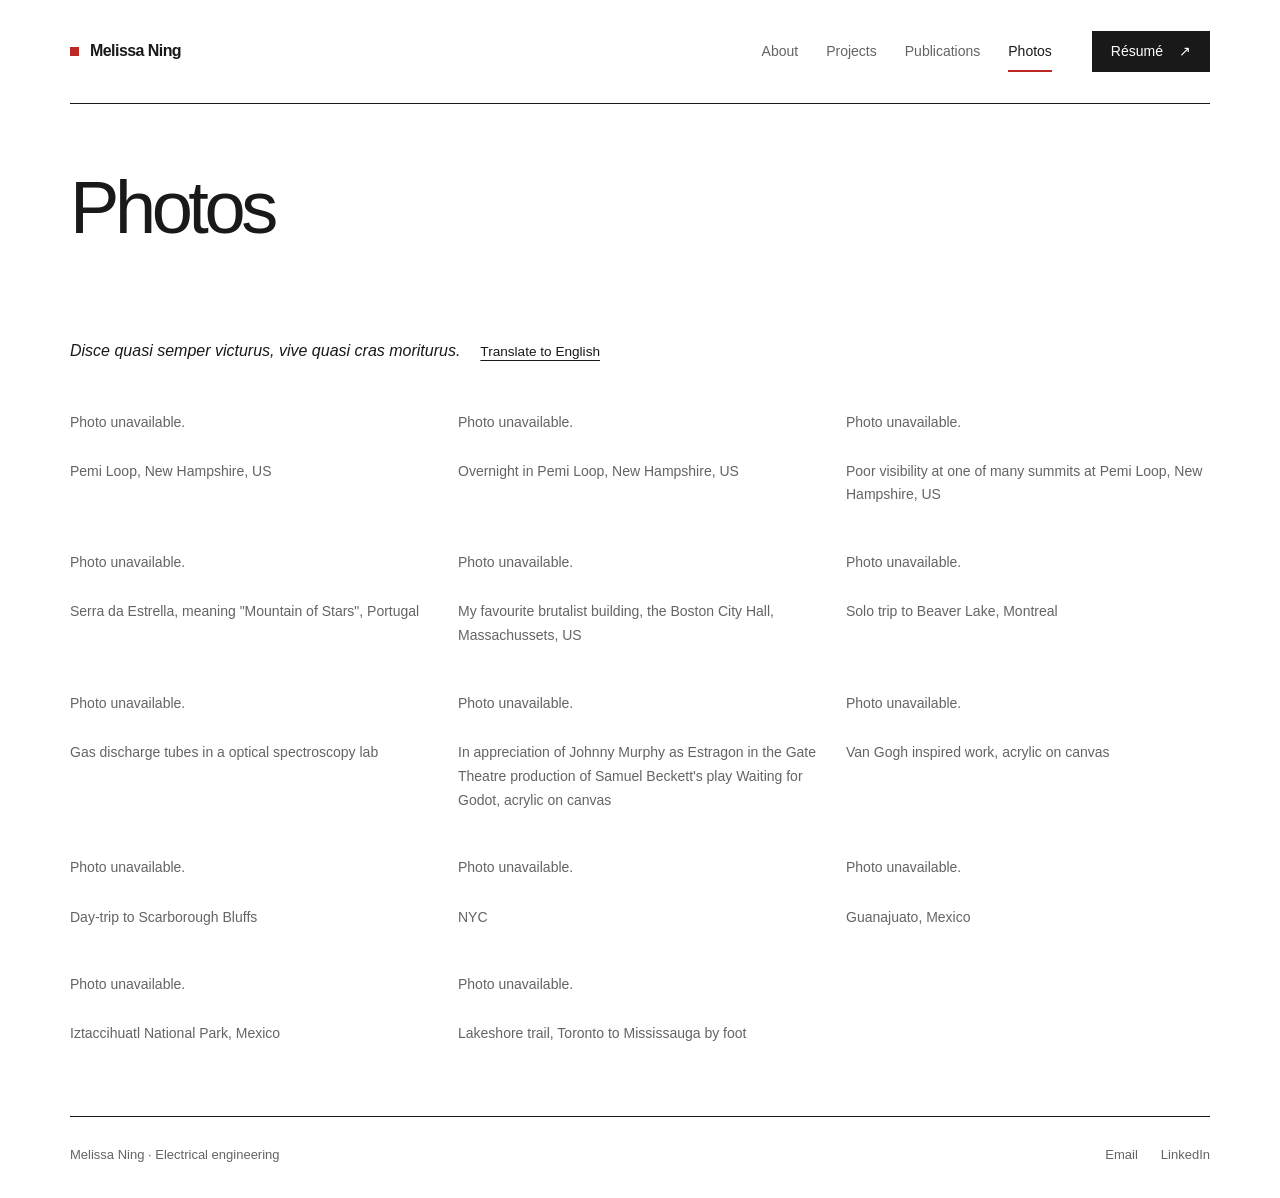
==== photos.html @ c1f1effa "Add files via upload" ====
<!doctype html>
<html lang="en"><head>
<meta charset="utf-8"><meta name="viewport" content="width=device-width, initial-scale=1"><meta name="theme-color" content="#ffffff">
<title>Photos · Melissa Ning</title><meta name="description" content="Photo gallery by Melissa Ning.">
<link rel="icon" type="image/svg+xml" href="data:image/svg+xml,%3Csvg xmlns='http://www.w3.org/2000/svg' viewBox='0 0 64 64'%3E%3Crect width='64' height='64' fill='%23191919'/%3E%3Ctext x='8' y='43' font-family='Arial,sans-serif' font-size='31' font-weight='700' fill='white'%3EMN%3C/text%3E%3Crect x='50' y='7' width='7' height='7' fill='%23bd2825'/%3E%3C/svg%3E"><link rel="stylesheet" href="styles.css">
<script src="content.js" defer></script><script src="app.js" defer></script>
</head><body data-page="photos">
<a class="skip-link" href="#main">Skip to content</a>
<header class="site-header shell">
  <a class="wordmark" href="index.html" data-name>Melissa Ning</a>
  <div class="header-right">
    <nav class="site-nav" aria-label="Main navigation">
      <a href="index.html" data-page-link="home">About</a>
      <a href="projects.html" data-page-link="projects">Projects</a>
      <a href="publications.html" data-page-link="publications">Publications</a>
      <a href="photos.html" data-page-link="photos">Photos</a>
    </nav>
    <a class="button header-resume" href="assets/Melissa-Ning-Resume.pdf" target="_blank" rel="noopener" data-resume>Résumé <span aria-hidden="true">↗</span></a>
  </div>
</header>
<main class="shell page-main" id="main"><div class="page-heading"><h1>Photos</h1></div><div id="photo-gallery">
<div class="photo-quote">
  <p id="quote-text" lang="la">Disce quasi semper victurus, vive quasi cras moriturus.</p>
  <button id="translate-quote" type="button">
    Translate to English
  </button>
</div>

<script>
  const quoteText = document.getElementById('quote-text');
  const translateButton = document.getElementById('translate-quote');

  // Edit your quote and translation here.
  const latinQuote = 'Disce quasi semper victurus, vive quasi cras moriturus.';
  const englishQuote = 'Learn as if you were going to live forever, live as if you were going to die tomorrow.';

  let showingEnglish = false;

  quoteText.setAttribute('aria-live', 'polite');

  translateButton.addEventListener('click', () => {
    showingEnglish = !showingEnglish;
    quoteText.textContent = showingEnglish ? englishQuote : latinQuote;
    quoteText.lang = showingEnglish ? 'en' : 'la';
    translateButton.textContent = showingEnglish
      ? 'Show Latin'
      : 'Translate to English';
  });
</script>
</div><noscript><div class="no-script">Enable JavaScript to load the portfolio content. You can also <a href="assets/Melissa-Ning-Resume.pdf">read my résumé</a> or <a href="mailto:melissa.ning@mail.utoronto.ca">contact me by email</a>.</div></noscript></main>
<footer class="site-footer shell"><p><span data-name>Melissa Ning</span> · Electrical engineering</p><div class="footer-links"><a href="mailto:melissa.ning@mail.utoronto.ca" data-email>Email</a><a href="https://www.linkedin.com/in/melissa-ning/" target="_blank" rel="noopener noreferrer" data-linkedin>LinkedIn</a></div></footer>
<dialog class="photo-dialog" id="photo-dialog" aria-labelledby="photo-title">
  <div class="dialog-topbar"><h2 id="photo-title">Photo</h2><button class="close-button" id="close-photo" aria-label="Close photo">×</button></div>
  <img class="full-photo" id="full-photo" alt="">
  <div class="dialog-navigation" id="photo-navigation"><button id="previous-photo">Previous</button><span class="photo-count" id="photo-count" aria-live="polite"></span><button id="next-photo">Next</button></div>
</dialog>
</body></html>
---- styles.css ----
:root{color-scheme:light;--paper:#fff;--ink:#191919;--muted:#646464;--line:#dedede;--soft:#f5f5f5;--accent:#bd2825;--sans:'Helvetica Neue',Helvetica,Arial,sans-serif}
*{box-sizing:border-box}html{scroll-behavior:smooth;scroll-padding-top:2rem}body{margin:0;background:var(--paper);color:var(--ink);font-family:var(--sans);font-size:1rem;line-height:1.65;-webkit-font-smoothing:antialiased}button,input{font:inherit}button,a{touch-action:manipulation;-webkit-tap-highlight-color:transparent}a{color:inherit;text-decoration:none}button{cursor:pointer}img{max-width:100%}button:focus-visible,a:focus-visible,summary:focus-visible{outline:2px solid var(--accent);outline-offset:5px}::selection{background:#f3d2d1;color:#191919}[hidden]{display:none!important}
.shell{width:min(1140px,calc(100% - 112px));margin-inline:auto}.skip-link{position:fixed;z-index:10;top:-90px;left:18px;padding:10px 18px;background:var(--ink);color:#fff}.skip-link:focus{top:18px}
.site-header{display:flex;align-items:center;justify-content:space-between;gap:28px;min-height:104px;border-bottom:1px solid var(--ink)}.wordmark{font-size:1rem;letter-spacing:-.035em;font-weight:700;white-space:nowrap}.wordmark:before{content:'';display:inline-block;width:9px;height:9px;background:var(--accent);margin-right:11px}.header-right{display:flex;align-items:center;gap:40px}.site-nav{display:flex;align-items:center;gap:28px}.site-nav a{font-size:.875rem;color:var(--muted);position:relative;padding:12px 0}.site-nav a:hover{color:var(--ink)}.site-nav a[aria-current=page]{color:var(--ink);font-weight:500}.site-nav a[aria-current=page]:after{content:'';position:absolute;height:2px;background:var(--accent);bottom:3px;left:0;right:0}.button{display:inline-flex;align-items:center;justify-content:center;gap:16px;background:var(--ink);color:#fff;border:1px solid var(--ink);padding:9px 18px;font-size:.875rem;line-height:1.5}.button:hover{background:#414141}.button.secondary{background:#fff;color:var(--ink);border-color:#aaa}.button.secondary:hover{background:var(--soft)}
.hero{padding:74px 0 67px;display:grid;grid-template-columns:minmax(0,1fr) 252px;gap:80px;align-items:center}.eyebrow{margin:0 0 20px;font-size:.8125rem;line-height:1.6;letter-spacing:.06em;text-transform:uppercase;color:var(--muted);font-weight:500}.hero h1{font-weight:600;font-size:clamp(3.5rem,7vw,5.625rem);letter-spacing:-.067em;line-height:1.05;margin:0 0 31px}.intro{font-size:1.1875rem;line-height:1.65;max-width:650px;margin:0 0 17px}.hero-description{font-size:1rem;line-height:1.8;color:var(--muted);max-width:610px;margin:0}.contact-links{display:flex;flex-wrap:wrap;gap:27px;margin-top:28px}.contact-links a{font-size:.875rem;border-bottom:1px solid #a4a4a4;padding-bottom:3px}.contact-links a:hover{color:var(--accent);border-color:var(--accent)}.portrait{margin:0}.portrait img{width:252px;height:316px;display:block;object-fit:cover;background:#eee}.portrait figcaption{margin-top:12px;font-size:.75rem;color:var(--muted);line-height:1.6}
.availability{display:flex;justify-content:space-between;align-items:center;gap:28px;border-top:1px solid var(--line);border-bottom:1px solid var(--ink);padding:22px 0}.availability strong{font-weight:500;font-size:.9375rem}.availability span{font-size:.9375rem;color:var(--muted)}.availability a{font-size:.875rem;color:var(--accent);white-space:nowrap}.availability a:hover{text-decoration:underline}
.home-section{padding:56px 0 48px;border-bottom:1px solid var(--line)}.section-heading{display:flex;align-items:baseline;justify-content:space-between;gap:25px;margin-bottom:43px}.section-heading h2{font-size:1.625rem;line-height:1.3;letter-spacing:-.035em;font-weight:500;margin:0}.section-heading p{font-size:.875rem;color:var(--muted);margin:0}.timeline{margin:0;padding:0;list-style:none}.timeline-item{display:grid;grid-template-columns:178px minmax(0,1fr);column-gap:40px;padding:0 0 36px;position:relative}.timeline-item:last-child{padding-bottom:0}.timeline-item:before{content:'';position:absolute;left:190px;top:10px;bottom:-10px;width:1px;background:#d1d1d1}.timeline-item:last-child:before{display:none}.timeline-item:after{content:'';position:absolute;left:186px;top:9px;width:9px;height:9px;background:var(--ink);border:1px solid var(--ink);border-radius:50%;box-shadow:0 0 0 5px #fff}.timeline-item.future:after{background:#fff;border-color:#929292}.timeline-date{font-size:.875rem;color:var(--muted);line-height:1.7;margin:0;padding-top:1px}.timeline-copy{padding-bottom:28px;border-bottom:1px solid #e7e7e7;min-width:0}.timeline-item:last-child .timeline-copy{padding-bottom:0;border-bottom:0}.timeline-title-row{display:flex;align-items:baseline;flex-wrap:wrap;gap:8px 16px}.timeline-copy h3{font-size:1.125rem;font-weight:500;letter-spacing:-.02em;line-height:1.45;margin:0}.status{display:inline-block;color:#555;background:var(--soft);border:1px solid #e5e5e5;padding:2px 8px;font-size:.75rem;line-height:1.6;font-weight:400}.timeline-organization{font-size:.9375rem;color:var(--muted);line-height:1.65;margin:4px 0 12px}.timeline-description{font-size:1rem;line-height:1.8;margin:0;color:#414141;max-width:770px}.entry-highlights{font-size:1rem;line-height:1.85;padding-left:20px;margin:17px 0;color:#414141}.entry-highlights li{margin-bottom:10px;padding-left:3px}.entry-highlights li::marker{color:#888}.skills{padding:39px 0 46px;display:grid;grid-template-columns:218px minmax(0,1fr);gap:0}.skills h2{font-size:1rem;font-weight:500;margin:0}.skill-list,.tag-list{display:flex;gap:8px 23px;flex-wrap:wrap;list-style:none;padding:0;margin:0;color:var(--muted);font-size:.9375rem}.skill-list li{padding:0 0 4px;border-bottom:1px solid var(--line)}
.page-heading{padding:64px 0 47px;max-width:860px}.page-heading h1{font-weight:500;letter-spacing:-.06em;font-size:clamp(3rem,6vw,4.625rem);line-height:1.07;margin:0 0 24px}.page-heading .eyebrow{margin-bottom:16px}.page-description{font-size:1.0625rem;color:var(--muted);margin:0;max-width:720px;line-height:1.8}.entry-list{border-top:1px solid var(--ink)}.work-entry{display:grid;grid-template-columns:178px minmax(0,1fr);column-gap:40px;padding:36px 0 42px;border-bottom:1px solid var(--line);scroll-margin-top:30px}.work-meta{padding-top:3px}.work-meta .eyebrow{font-size:.75rem;letter-spacing:.045em;margin:0 0 15px}.work-main{min-width:0}.work-main h2{font-size:1.75rem;line-height:1.25;font-weight:500;letter-spacing:-.045em;margin:0 0 12px}.work-main h2 a:hover{color:var(--accent)}.work-organization{font-size:.9375rem;line-height:1.6;color:var(--muted);margin:0 0 21px}.work-description{font-size:1rem;line-height:1.85;margin:0 0 20px;max-width:750px}.tag-list{font-size:.8125rem;gap:8px 17px;margin-top:22px}.tag-list li{color:#686868}.project-link{display:inline-block;font-size:.875rem;color:var(--accent);margin-top:22px;padding-bottom:3px;border-bottom:1px solid #d4a4a3}.entry-links{display:flex;flex-wrap:wrap;gap:16px 24px;margin-top:22px}.entry-links a{font-size:.875rem;color:var(--accent);text-decoration:underline;text-underline-offset:4px}.publication-entry .work-main h2{font-size:1.55rem}.publication-entry .work-description{margin-bottom:0}.page-main{min-height:calc(100vh - 205px);padding-bottom:70px}.empty-state{padding:30px 0;color:var(--muted)}
.breadcrumbs{font-size:.8125rem;color:var(--muted);margin:32px 0 0;display:flex;flex-wrap:wrap;gap:10px}.breadcrumbs a{text-decoration:underline;text-underline-offset:3px}.project-heading{padding-top:34px;max-width:990px}.project-heading h1{font-size:clamp(2.7rem,5.2vw,4rem);max-width:930px}.project-heading .page-description{font-size:1.1875rem;color:#414141;max-width:820px}.project-layout{display:grid;grid-template-columns:178px minmax(0,1fr);gap:40px;border-top:1px solid var(--ink);padding-top:36px}.project-sidebar{align-self:start;position:sticky;top:28px;font-size:.8125rem;color:var(--muted)}.project-sidebar h2{font-size:.8125rem;font-weight:500;color:var(--ink);margin:0 0 15px}.project-sidebar ul{list-style:none;padding:0;margin:0 0 28px;display:grid;gap:10px}.project-sidebar a:hover{color:var(--accent);text-decoration:underline}.project-sidebar .status{margin-bottom:26px}.project-content{min-width:0}.project-section{padding:0 0 37px;margin:0 0 36px;border-bottom:1px solid var(--line);scroll-margin-top:30px}.project-section:last-child{border:0;margin-bottom:0;padding-bottom:0}.project-section h2{font-size:1.5rem;font-weight:500;letter-spacing:-.035em;line-height:1.3;margin:0 0 23px}.project-section p{font-size:1rem;line-height:1.85;color:#414141;margin:0 0 20px}.project-section p:last-child{margin-bottom:0}.project-footer-link{display:inline-block;font-size:.875rem;border-bottom:1px solid #a9a9a9;margin-top:43px}.table-wrap{overflow-x:auto;margin:24px 0}.project-table{width:100%;border-collapse:collapse;text-align:left;font-size:.9375rem}.project-table th,.project-table td{padding:12px 15px;border-bottom:1px solid var(--line);vertical-align:top}.project-table th{font-weight:500;background:var(--soft)}
.photo-grid{display:grid;grid-template-columns:repeat(3,minmax(0,1fr));gap:30px 24px}.photo-tile{margin:0;min-width:0}.photo-button{border:0;padding:0;background:transparent;display:block;position:relative;width:100%;text-align:left;overflow:hidden}.photo-button img{width:100%;aspect-ratio:4/5;object-fit:cover;display:block;transition:opacity .18s;background:#eee}.photo-button:hover img{opacity:.9}.photo-tile figcaption{font-size:.875rem;line-height:1.7;color:var(--muted);margin-top:12px}.work-photos{grid-template-columns:repeat(2,minmax(0,1fr));gap:27px 20px;margin-top:26px}.work-photos .photo-button img{aspect-ratio:4/3;object-fit:contain;background:#f7f7f7}.photo-wide{grid-column:1/-1}.work-photos .photo-wide img{aspect-ratio:auto;max-height:650px}.photo-error{font-size:.875rem;color:var(--muted)}
.photo-dialog{width:min(1000px,calc(100vw - 40px));max-height:calc(100dvh - 40px);border:0;padding:20px 24px 24px;background:#fff;color:var(--ink);overflow:auto;overscroll-behavior:contain;box-shadow:0 20px 70px #0003}.photo-dialog::backdrop{background:#171717ba}.dialog-topbar{display:flex;align-items:center;justify-content:space-between;gap:20px;margin-bottom:18px}.dialog-topbar h2{font-size:1rem;font-weight:500;line-height:1.5;margin:0}.close-button{display:grid;place-items:center;background:#fff;border:1px solid #d7d7d7;width:36px;height:36px;font-size:1.625rem;line-height:1;color:var(--ink);flex-shrink:0}.close-button:hover{background:var(--soft)}.full-photo{display:block;width:100%;max-height:calc(100dvh - 195px);object-fit:contain}.dialog-navigation{display:flex;justify-content:space-between;align-items:center;gap:20px;margin-top:20px}.dialog-navigation button{background:transparent;padding:4px 0;border:0;font-size:.875rem;color:var(--accent)}.dialog-navigation button:disabled{opacity:.4;cursor:default}.photo-count{font-size:.8125rem;color:var(--muted)}
.site-footer{display:flex;justify-content:space-between;gap:20px;padding:27px 0 32px;border-top:1px solid var(--ink);font-size:.8125rem;color:var(--muted)}.site-footer p{margin:0}.footer-links{display:flex;flex-wrap:wrap;gap:23px}.footer-links a:hover{color:var(--ink);text-decoration:underline}.no-script{border:1px solid var(--line);padding:24px;margin:25px 0}.no-script a{text-decoration:underline}
@media(max-width:1050px){.shell{width:calc(100% - 72px)}.hero{gap:48px;grid-template-columns:minmax(0,1fr) 220px}.portrait img{width:220px;height:278px}.header-right{gap:28px}.site-nav{gap:22px}.timeline-item,.work-entry,.project-layout{grid-template-columns:153px minmax(0,1fr);gap:32px}.timeline-item:before{left:164px}.timeline-item:after{left:160px}.skills{grid-template-columns:185px minmax(0,1fr)}}
@media(max-width:760px){.shell{width:calc(100% - 44px)}.site-header{flex-wrap:wrap;min-height:0;padding:22px 0 0;gap:18px}.header-right{display:contents}.header-resume{margin-left:auto;padding:7px 14px}.site-nav{order:3;width:100%;justify-content:space-between;padding:3px 0 12px;gap:18px}.site-nav a{font-size:.875rem}.hero{padding:42px 0 38px;gap:30px;grid-template-columns:minmax(0,1fr) 150px;align-items:start}.hero h1{font-size:3.6rem;margin-bottom:24px}.hero .eyebrow{font-size:.75rem}.intro{font-size:1.0625rem}.portrait img{width:150px;height:195px}.portrait figcaption{font-size:.75rem}.contact-links{gap:20px;margin-top:23px}.availability{flex-wrap:wrap;gap:8px 18px;padding:18px 0}.availability span{font-size:.875rem}.availability a{margin-left:auto}.home-section{padding:40px 0}.section-heading{margin-bottom:34px}.section-heading h2{font-size:1.5rem}.section-heading p{font-size:.8125rem}.timeline-item{grid-template-columns:1fr;padding-left:24px;padding-bottom:29px;gap:7px}.timeline-item:before{left:4px;top:10px}.timeline-item:after{left:0;top:9px}.timeline-date{font-size:.8125rem;margin-bottom:5px}.timeline-copy{padding-bottom:26px}.timeline-copy h3{font-size:1.0625rem}.timeline-organization{font-size:.875rem}.skills{grid-template-columns:1fr;gap:20px;padding:32px 0 43px}.skill-list{font-size:.875rem}.page-heading{padding:44px 0 35px}.page-heading h1{font-size:3.4rem}.page-description{font-size:1rem}.work-entry{grid-template-columns:1fr;gap:21px;padding:28px 0 33px}.work-meta{display:flex;flex-wrap:wrap;align-items:center;gap:12px 18px;padding:0}.work-meta .eyebrow{margin:0}.work-main h2{font-size:1.45rem}.work-organization{font-size:.875rem;margin-bottom:19px}.publication-entry .work-main h2{font-size:1.4rem}.page-main{padding-bottom:42px}.photo-grid{grid-template-columns:repeat(2,minmax(0,1fr));gap:25px 18px}.site-footer{font-size:.8125rem;flex-wrap:wrap;padding:24px 0}.photo-dialog{width:calc(100vw - 24px);max-height:calc(100dvh - 24px);padding:15px}.full-photo{max-height:calc(100dvh - 170px)}.project-layout{grid-template-columns:1fr;gap:30px;padding-top:25px}.project-sidebar{position:static;display:flex;flex-wrap:wrap;gap:14px 24px;border-bottom:1px solid var(--line);padding-bottom:22px}.project-sidebar h2{width:100%;margin:0}.project-sidebar ul{display:flex;flex-wrap:wrap;gap:9px 19px;margin:0}.project-sidebar .status{margin:0}.project-heading{padding-top:28px}.project-heading .page-description{font-size:1.0625rem}.project-section{padding-bottom:28px;margin-bottom:28px}.project-section h2{font-size:1.375rem}}
@media(max-width:520px){.shell{width:calc(100% - 38px)}.hero{grid-template-columns:1fr;gap:30px;padding-top:37px}.hero h1{font-size:3.8rem}.portrait{display:flex;align-items:flex-end;gap:20px}.portrait img{width:132px;height:165px}.portrait figcaption{max-width:160px;margin:0 0 2px;font-size:.8125rem}.availability{display:grid;grid-template-columns:1fr auto;gap:3px 14px}.availability strong{grid-column:1}.availability span{grid-column:1}.availability a{grid-column:2;grid-row:1/3;margin:0;font-size:.8125rem}.section-heading{align-items:start;flex-direction:column;gap:7px}.page-heading h1{font-size:3rem}.project-heading h1{font-size:2.6rem}.photo-grid{grid-template-columns:1fr}.timeline-title-row{gap:7px 11px}.footer-links{gap:21px}}
@media(prefers-reduced-motion:reduce){html{scroll-behavior:auto}*,*:before,*:after{transition:none!important;animation:none!important}}
.timeline-panel-button{display:inline-block;min-height:44px;margin:10px 0 0;padding:8px 0 4px;border:0;border-bottom:1px solid #d4a4a3;background:transparent;color:var(--accent);font-size:.875rem;line-height:1.6;text-align:left}.timeline-panel-button:hover{border-bottom-color:var(--accent);color:#8e1c19}
.experience-dialog{width:min(860px,calc(100vw - 48px));max-height:calc(100dvh - 48px);padding:0;border:1px solid #ccc;background:#fff;color:var(--ink);overflow:auto;overscroll-behavior:contain;box-shadow:0 20px 70px #0003}.experience-dialog::backdrop{background:#171717a8}.experience-topbar{position:sticky;top:0;z-index:1;display:flex;justify-content:space-between;align-items:center;gap:20px;padding:20px 32px;background:#fff;border-bottom:1px solid var(--line)}.panel-date{font-size:.875rem;color:var(--muted)}.experience-content{padding:30px 40px 42px}.experience-content>.status{margin-bottom:18px}.experience-content>h2{font-weight:500;font-size:2.125rem;letter-spacing:-.045em;line-height:1.17;margin:0 0 14px}.experience-content>p{font-size:1.0625rem;line-height:1.7;color:var(--muted);margin:0 0 27px}#experience-body{padding-top:24px;border-top:1px solid var(--line)}.panel-paragraph{font-size:1rem;line-height:1.85;color:#414141;margin:0 0 20px}.panel-section-heading{font-size:1.125rem;font-weight:500;margin:27px 0 12px}.panel-photos{margin-top:30px}.experience-content .tag-list{margin-bottom:7px}
@media(max-width:600px){.experience-dialog{width:calc(100vw - 24px);max-height:calc(100dvh - 24px)}.experience-topbar{padding:14px 20px}.experience-content{padding:23px 22px 30px}.experience-content>h2{font-size:1.65rem}.experience-content>p{font-size:1rem}.panel-date{font-size:.8125rem}}
.project-video {
  margin: 28px 0;
}

.project-video video {
  display: block;
  width: 100%;
  max-height: 70vh;
  background: #111;
}

.project-video figcaption {
  margin-top: 10px;
  font-size: 0.875rem;
  color: var(--muted);
}

.photo-quote {
  display: flex;
  align-items: baseline;
  flex-wrap: wrap;
  gap: 12px 20px;
  margin: 20px 0 32px;
}

.photo-quote p {
  margin: 0;
  font-style: italic;
}

.photo-quote button {
  padding: 0;
  border: 0;
  background: none;
  color: inherit;
  font: inherit;
  font-size: 0.85rem;
  text-decoration: underline;
  text-underline-offset: 4px;
  cursor: pointer;
}
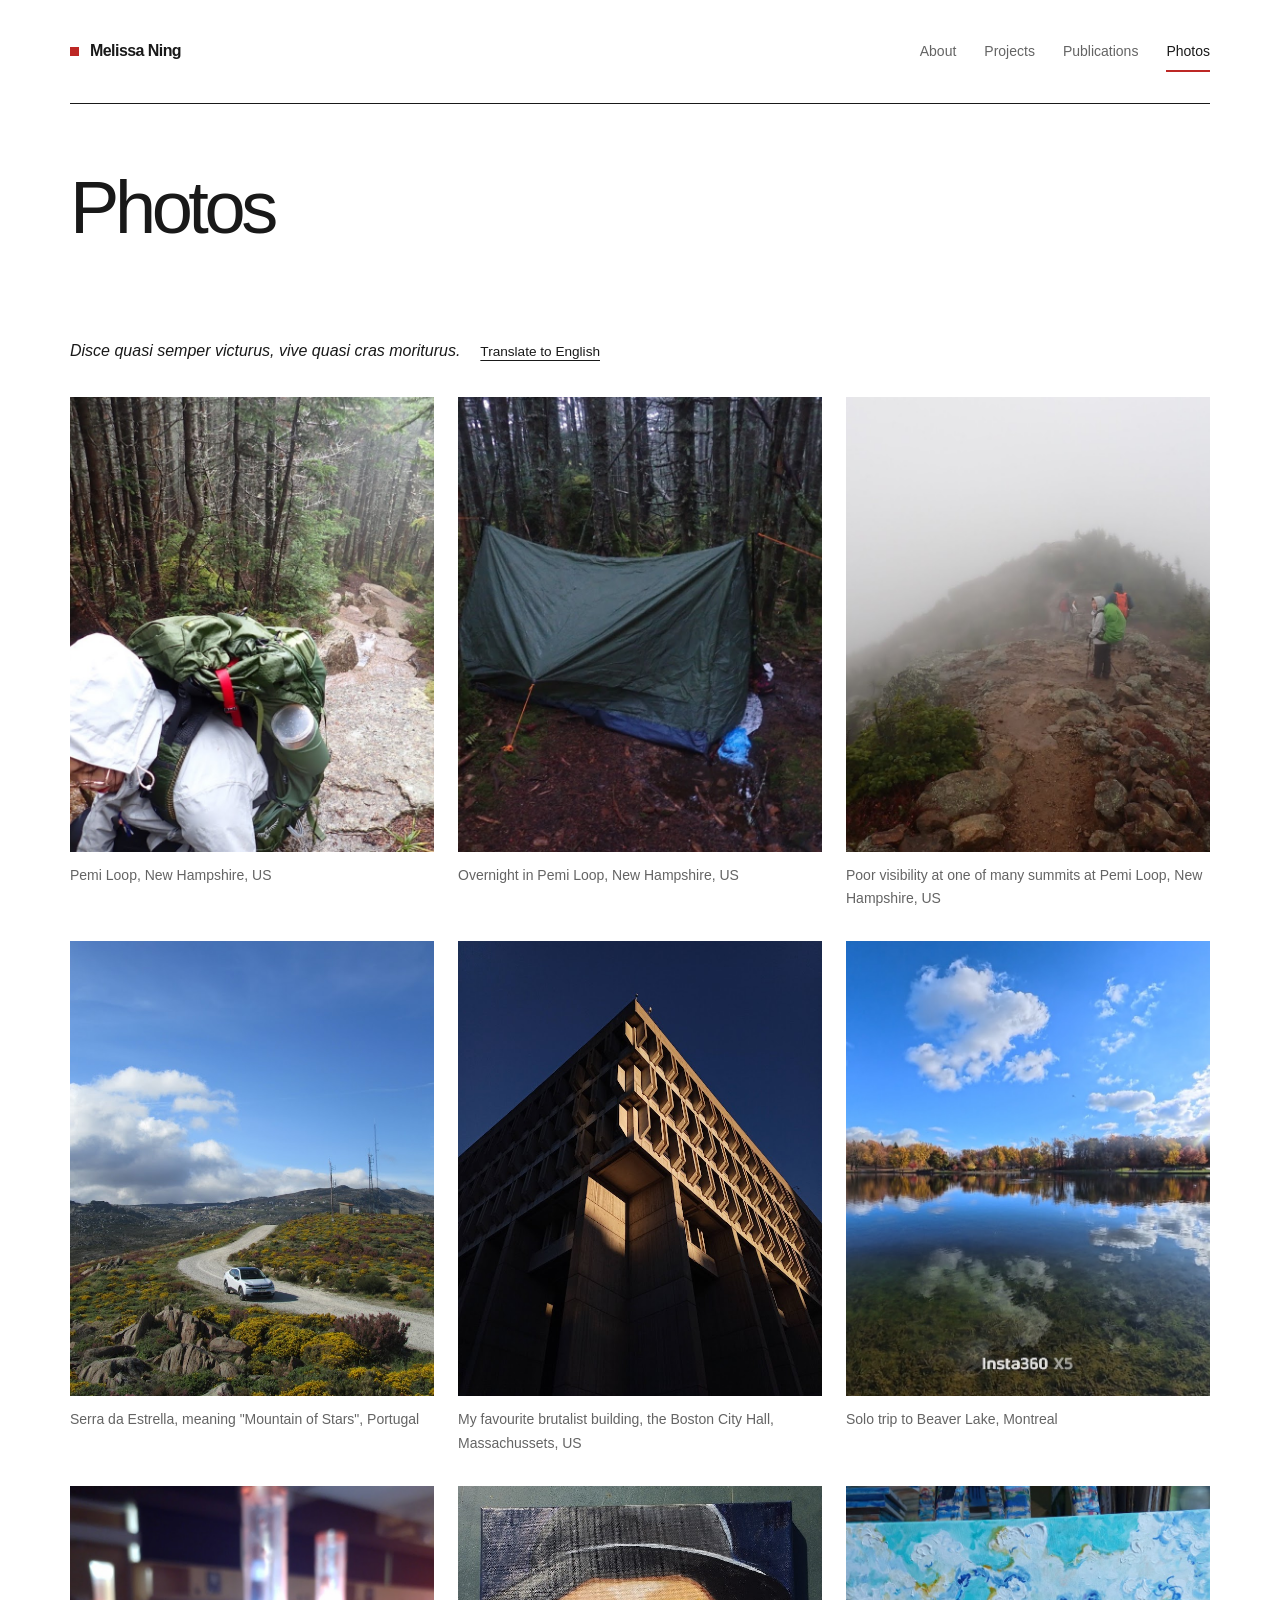
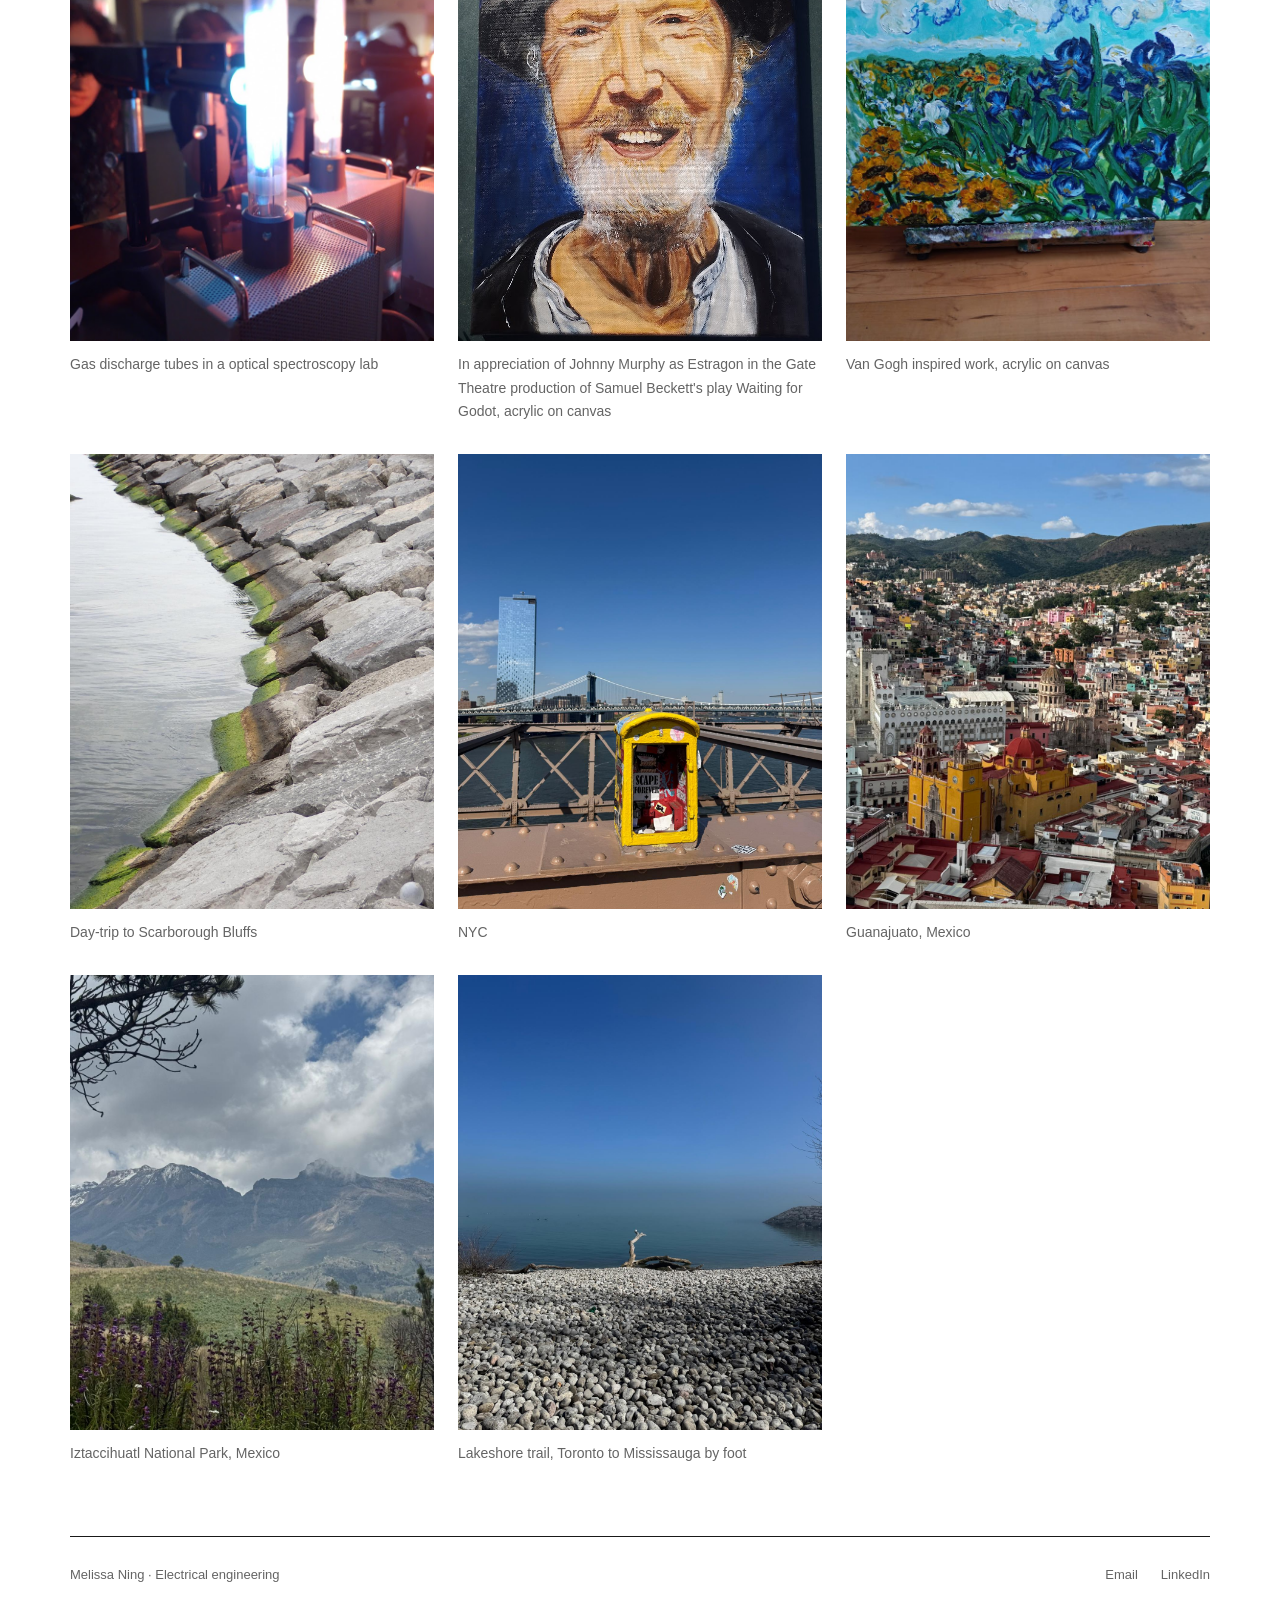
==== commit eac644df: "Remove résumé link from photos.html header Removed the résumé link from the header section." ====
--- a/photos.html
+++ b/photos.html
@@ -15,7 +15,7 @@
       <a href="publications.html" data-page-link="publications">Publications</a>
       <a href="photos.html" data-page-link="photos">Photos</a>
     </nav>
-    <a class="button header-resume" href="assets/Melissa-Ning-Resume.pdf" target="_blank" rel="noopener" data-resume>Résumé <span aria-hidden="true">↗</span></a>
+    
   </div>
 </header>
 <main class="shell page-main" id="main"><div class="page-heading"><h1>Photos</h1></div><div id="photo-gallery">
